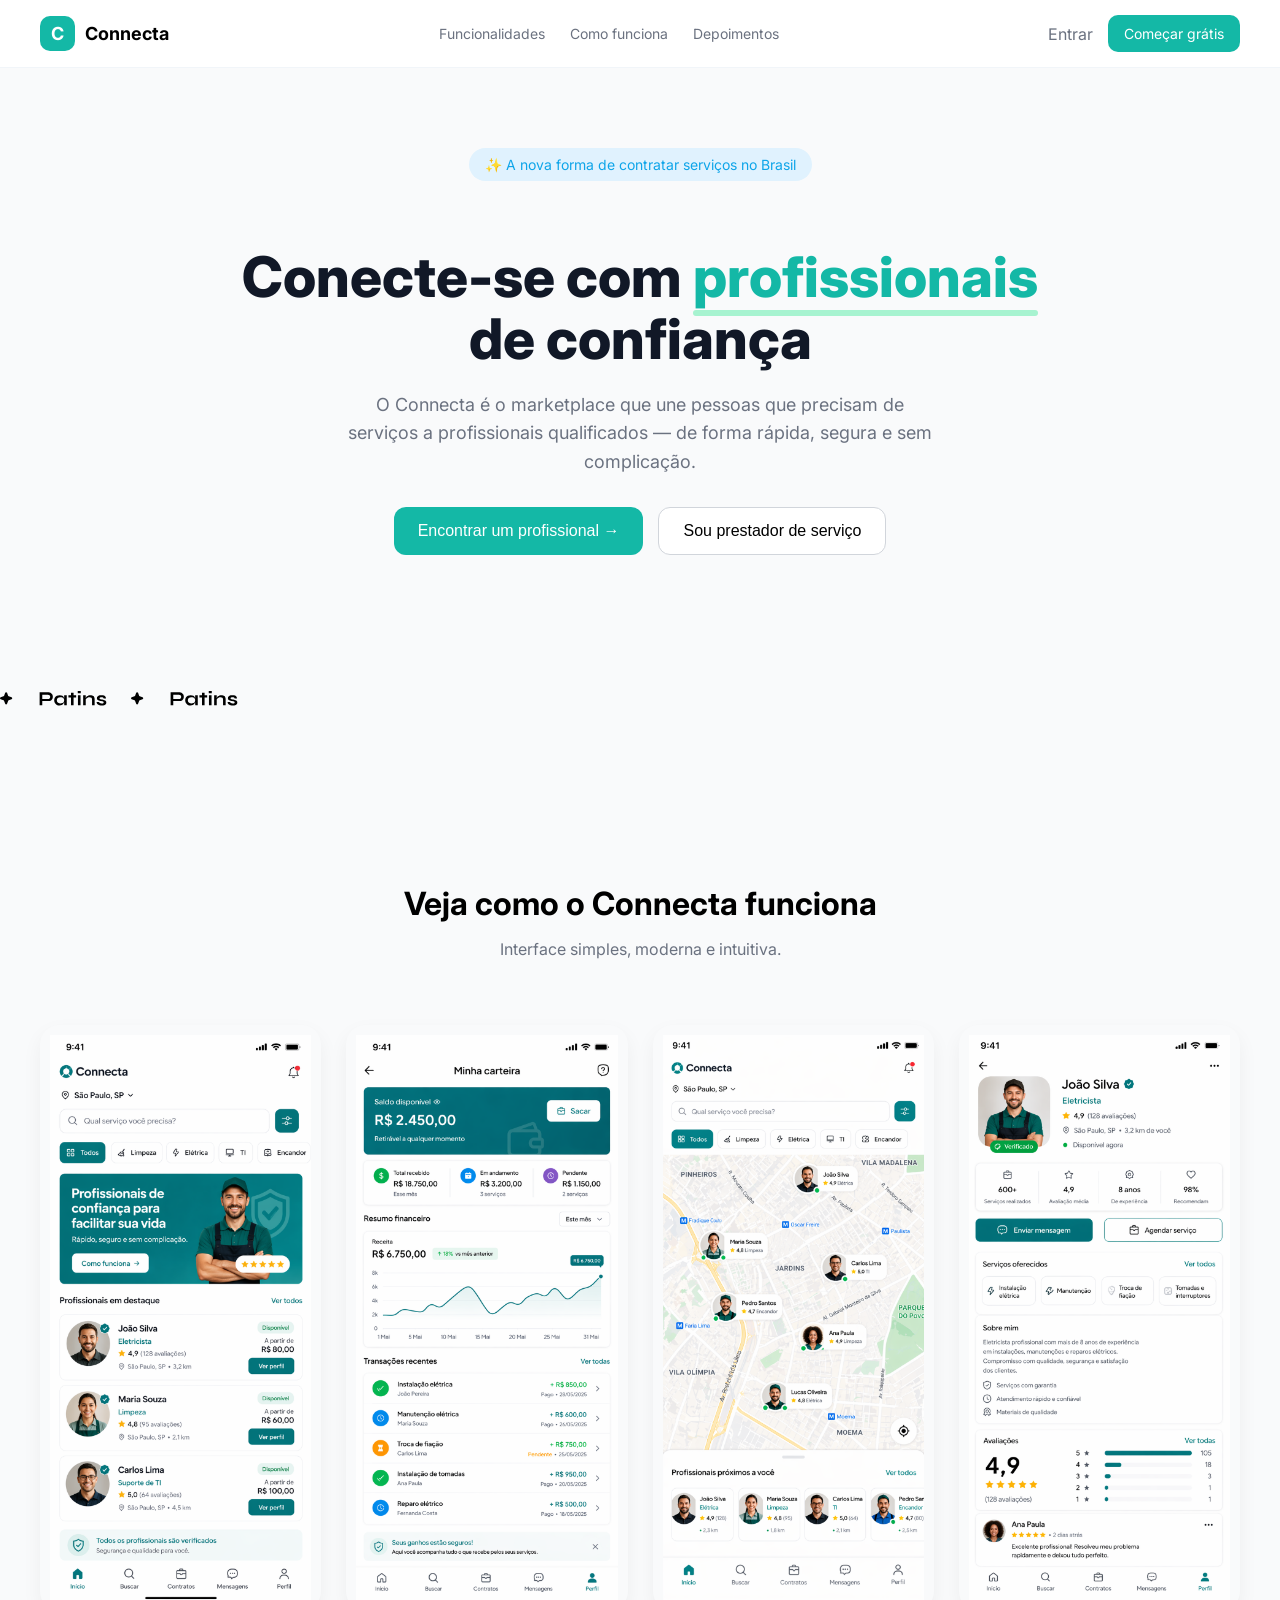
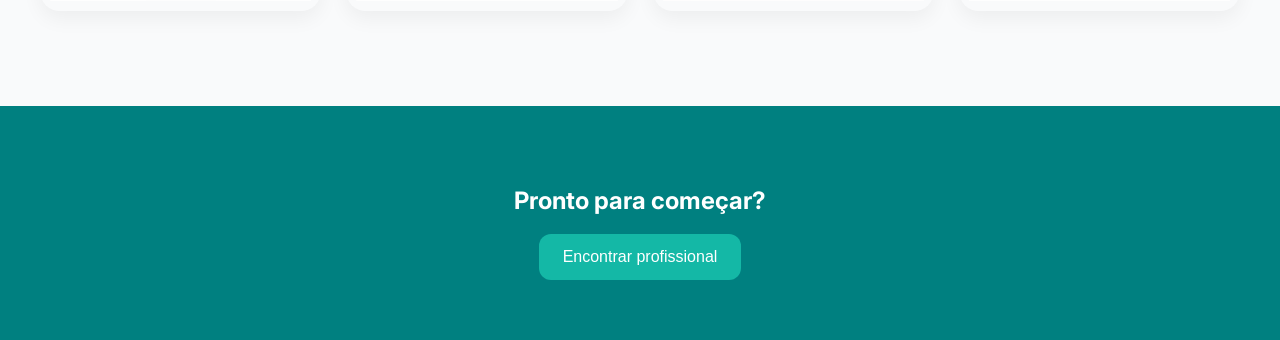
==== index.html @ 9fdb8ecf "First Commit" ====
<!DOCTYPE html>
<html lang="pt-BR">

<head>
  <meta charset="UTF-8">
  <meta name="viewport" content="width=device-width, initial-scale=1.0">
  <title>Connecta</title>
  <link rel="stylesheet" href="index.css">
  <link rel="preconnect" href="https://fonts.googleapis.com">
  <link rel="preconnect" href="https://fonts.gstatic.com" crossorigin>
  <link
    href="https://fonts.googleapis.com/css2?family=Inter:ital,opsz,wght@0,14..32,100..900;1,14..32,100..900&display=swap"
    rel="stylesheet">
  <link href="https://unpkg.com/aos@2.3.4/dist/aos.css" rel="stylesheet">
</head>

<body>

  <header class="header">
    <div class="container">

      <!-- LOGO -->
      <div class="logo">
        <div class="logo-icon">C</div>
        <span>Connecta</span>
      </div>

      <!-- MENU -->
      <nav class="nav">
        <a href="#">Funcionalidades</a>
        <a href="#">Como funciona</a>
        <a href="#">Depoimentos</a>
      </nav>

      <!-- AÇÕES -->
      <div class="actions">
        <a href="#" class="login">Entrar</a>
        <a href="#" class="btn">Começar grátis</a>
      </div>

    </div>
  </header>

  <section class="hero">
    <div class="badge">✨ A nova forma de contratar serviços no Brasil</div>

    <h1>
      Conecte-se com
      <span class="highlight">profissionais</span><br>
      de confiança
    </h1>

    <p>
      O Connecta é o marketplace que une pessoas que precisam de serviços a profissionais qualificados — de forma
      rápida, segura e sem complicação.
    </p>

    <div class="buttons">
      <button class="primary">Encontrar um profissional →</button>
      <button class="secondary">Sou prestador de serviço</button>
    </div>
  </section>

  <!-- STATS 
<section class="stats">
  <div>12.000+<span>Prestadores</span></div>
  <div>98%<span>Satisfação</span></div>
  <div>4 min<span>Resposta</span></div>
  <div>150+<span>Categorias</span></div>
</section> -->

  <section class="banner">
    <div class="scroller bg-gradient-animate">
      <div class="rolling">
        <img src="assets/teste.svg" alt="">
        <img src="assets/teste.svg" alt="">
      </div>
    </div>
  </section>

  <section class="showcase">
    <div class="container">

      <div class="text">
        <h2>Veja como o Connecta funciona</h2>
        <p class="subtitle">
          Interface simples, moderna e intuitiva.
        </p>
      </div>

      <div class="showcase-grid" data-aos="fade-up">
        <div class="mockup"><img src="assets/TelaInicial.png"></div>
        <div class="mockup"><img src="assets/Carteira.png"></div>
        <div class="mockup"><img src="assets/Map.png"></div>
        <div class="mockup"><img src="assets/Profile.png"></div>
      </div>

    </div>
  </section>

  <!---
  <section class="cards">
    <h2>Profissionais</h2>

    <div class="card-grid">

      <div class="card">
        <h3>João Silva</h3>
        <p class="service">Eletricista</p>
        <div class="rating">⭐ 4.9</div>
        <button>Contratar</button>
      </div>

      <div class="card">
        <h3>Maria Souza</h3>
        <p class="service">Limpeza</p>
        <div class="rating">⭐ 4.8</div>
        <button>Contratar</button>
      </div>

      <div class="card">
        <h3>Carlos Lima</h3>
        <p class="service">Suporte TI</p>
        <div class="rating">⭐ 5.0</div>
        <button>Contratar</button>
      </div>

    </div>
  </section>
-->
  <!-- CTA -->
  <section class="cta">
    <h2>Pronto para começar?</h2>
    <button class="primary">Encontrar profissional</button>
  </section>

  <script src="https://unpkg.com/aos@2.3.4/dist/aos.js"></script>

  <script>
    AOS.init({
      duration: 800,
      once: true
    });
  </script>
</body>

</html>
---- index.css ----
@import url(Css/global.css);
@import url(Css/banner.css);
@import url(Css/buttons.css);
@import url(Css/cards.css);
@import url(Css/category.css);
@import url(Css/cta.css);
@import url(Css/header.css);
@import url(Css/hero.css);
@import url(Css/stats.css);
@import url(Css/steps.css);
@import url(Css/showcase.css);
@import url();
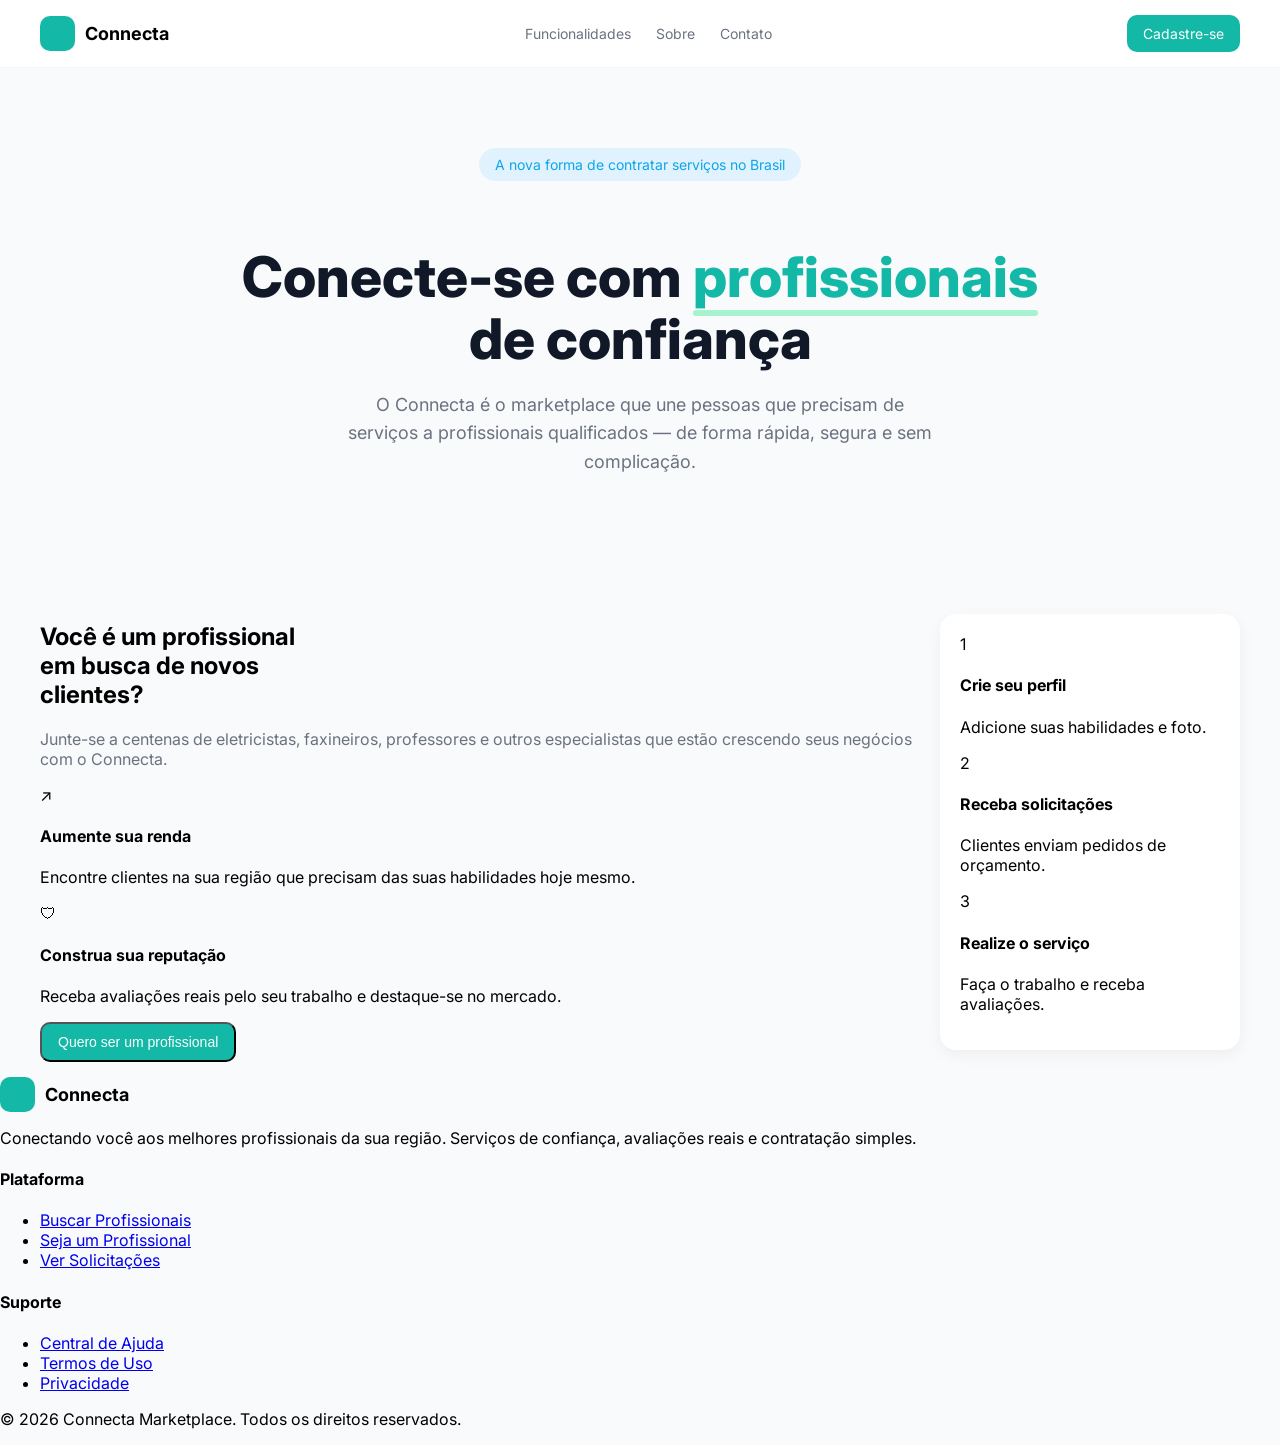
==== commit e4031f29: "teste" ====
--- a/index.html
+++ b/index.html
@@ -21,28 +21,29 @@
 
       <!-- LOGO -->
       <div class="logo">
-        <div class="logo-icon">C</div>
+        <div class="logo-icon">
+          <img src="assets/Logo.png" alt="">
+        </div>
         <span>Connecta</span>
       </div>
 
       <!-- MENU -->
       <nav class="nav">
-        <a href="#">Funcionalidades</a>
-        <a href="#">Como funciona</a>
-        <a href="#">Depoimentos</a>
+        <a href="../Funcionalidades/index.html">Funcionalidades</a>
+        <a href="#">Sobre</a>
+        <a href="#">Contato</a>
       </nav>
 
       <!-- AÇÕES -->
       <div class="actions">
-        <a href="#" class="login">Entrar</a>
-        <a href="#" class="btn">Começar grátis</a>
+        <a href="../PageForms/index.html" class="btn">Cadastre-se</a>
       </div>
 
     </div>
   </header>
 
-  <section class="hero">
-    <div class="badge">✨ A nova forma de contratar serviços no Brasil</div>
+  <section class="hero" data-aos="fade-up">
+    <div class="badge">A nova forma de contratar serviços no Brasil</div>
 
     <h1>
       Conecte-se com
@@ -55,84 +56,119 @@
       rápida, segura e sem complicação.
     </p>
 
-    <div class="buttons">
-      <button class="primary">Encontrar um profissional →</button>
-      <button class="secondary">Sou prestador de serviço</button>
-    </div>
   </section>
 
-  <!-- STATS 
-<section class="stats">
-  <div>12.000+<span>Prestadores</span></div>
-  <div>98%<span>Satisfação</span></div>
-  <div>4 min<span>Resposta</span></div>
-  <div>150+<span>Categorias</span></div>
-</section> -->
-
-  <section class="banner">
-    <div class="scroller bg-gradient-animate">
-      <div class="rolling">
-        <img src="assets/teste.svg" alt="">
-        <img src="assets/teste.svg" alt="">
-      </div>
-    </div>
-  </section>
-
-  <section class="showcase">
+  <section class="pro-section" data-aos="fade-up">
     <div class="container">
 
-      <div class="text">
-        <h2>Veja como o Connecta funciona</h2>
+      <!-- ESQUERDA -->
+      <div class="left">
+        <h1>Você é um profissional<br>em busca de novos<br>clientes?</h1>
+
         <p class="subtitle">
-          Interface simples, moderna e intuitiva.
+          Junte-se a centenas de eletricistas, faxineiros,
+          professores e outros especialistas que estão
+          crescendo seus negócios com o Connecta.
         </p>
+
+        <div class="benefit">
+          <div class="icon green">↗</div>
+          <div>
+            <h4>Aumente sua renda</h4>
+            <p>Encontre clientes na sua região que precisam das suas habilidades hoje mesmo.</p>
+          </div>
+        </div>
+
+        <div class="benefit">
+          <div class="icon green">🛡</div>
+          <div>
+            <h4>Construa sua reputação</h4>
+            <p>Receba avaliações reais pelo seu trabalho e destaque-se no mercado.</p>
+          </div>
+        </div>
+
+        <button class="btn">Quero ser um profissional</button>
       </div>
 
-      <div class="showcase-grid" data-aos="fade-up">
-        <div class="mockup"><img src="assets/TelaInicial.png"></div>
-        <div class="mockup"><img src="assets/Carteira.png"></div>
-        <div class="mockup"><img src="assets/Map.png"></div>
-        <div class="mockup"><img src="assets/Profile.png"></div>
+      <!-- DIREITA -->
+      <div class="right">
+        <div class="card">
+
+          <div class="step">
+            <div class="number yellow">1</div>
+            <div>
+              <h4>Crie seu perfil</h4>
+              <p>Adicione suas habilidades e foto.</p>
+            </div>
+          </div>
+
+          <div class="step">
+            <div class="number green">2</div>
+            <div>
+              <h4>Receba solicitações</h4>
+              <p>Clientes enviam pedidos de orçamento.</p>
+            </div>
+          </div>
+
+          <div class="step">
+            <div class="number orange">3</div>
+            <div>
+              <h4>Realize o serviço</h4>
+              <p>Faça o trabalho e receba avaliações.</p>
+            </div>
+          </div>
+
+        </div>
       </div>
 
     </div>
   </section>
 
-  <!---
-  <section class="cards">
-    <h2>Profissionais</h2>
+  <footer class="footer" >
+    <div class="footer-container">
 
-    <div class="card-grid">
-
-      <div class="card">
-        <h3>João Silva</h3>
-        <p class="service">Eletricista</p>
-        <div class="rating">⭐ 4.9</div>
-        <button>Contratar</button>
+      <!-- ESQUERDA -->
+      <div class="footer-left">
+        <div class="logo">
+        <div class="logo-icon">
+          <img src="assets/Logo.png" alt="">
+        </div>
+        <span>Connecta</span>
       </div>
 
-      <div class="card">
-        <h3>Maria Souza</h3>
-        <p class="service">Limpeza</p>
-        <div class="rating">⭐ 4.8</div>
-        <button>Contratar</button>
+        <p>
+          Conectando você aos melhores profissionais da sua região.
+          Serviços de confiança, avaliações reais e contratação simples.
+        </p>
       </div>
 
-      <div class="card">
-        <h3>Carlos Lima</h3>
-        <p class="service">Suporte TI</p>
-        <div class="rating">⭐ 5.0</div>
-        <button>Contratar</button>
+      <!-- COLUNA 1 -->
+      <div class="footer-col">
+        <h4>Plataforma</h4>
+        <ul>
+          <li><a href="#">Buscar Profissionais</a></li>
+          <li><a href="#">Seja um Profissional</a></li>
+          <li><a href="#">Ver Solicitações</a></li>
+        </ul>
+      </div>
+
+      <!-- COLUNA 2 -->
+      <div class="footer-col">
+        <h4>Suporte</h4>
+        <ul>
+          <li><a href="#">Central de Ajuda</a></li>
+          <li><a href="#">Termos de Uso</a></li>
+          <li><a href="#">Privacidade</a></li>
+        </ul>
       </div>
 
     </div>
-  </section>
--->
-  <!-- CTA -->
-  <section class="cta">
-    <h2>Pronto para começar?</h2>
-    <button class="primary">Encontrar profissional</button>
-  </section>
+
+    <!-- LINHA FINAL -->
+    <div class="footer-bottom">
+      <p>© 2026 Connecta Marketplace. Todos os direitos reservados.</p>
+    </div>
+  </footer>
 
   <script src="https://unpkg.com/aos@2.3.4/dist/aos.js"></script>
 
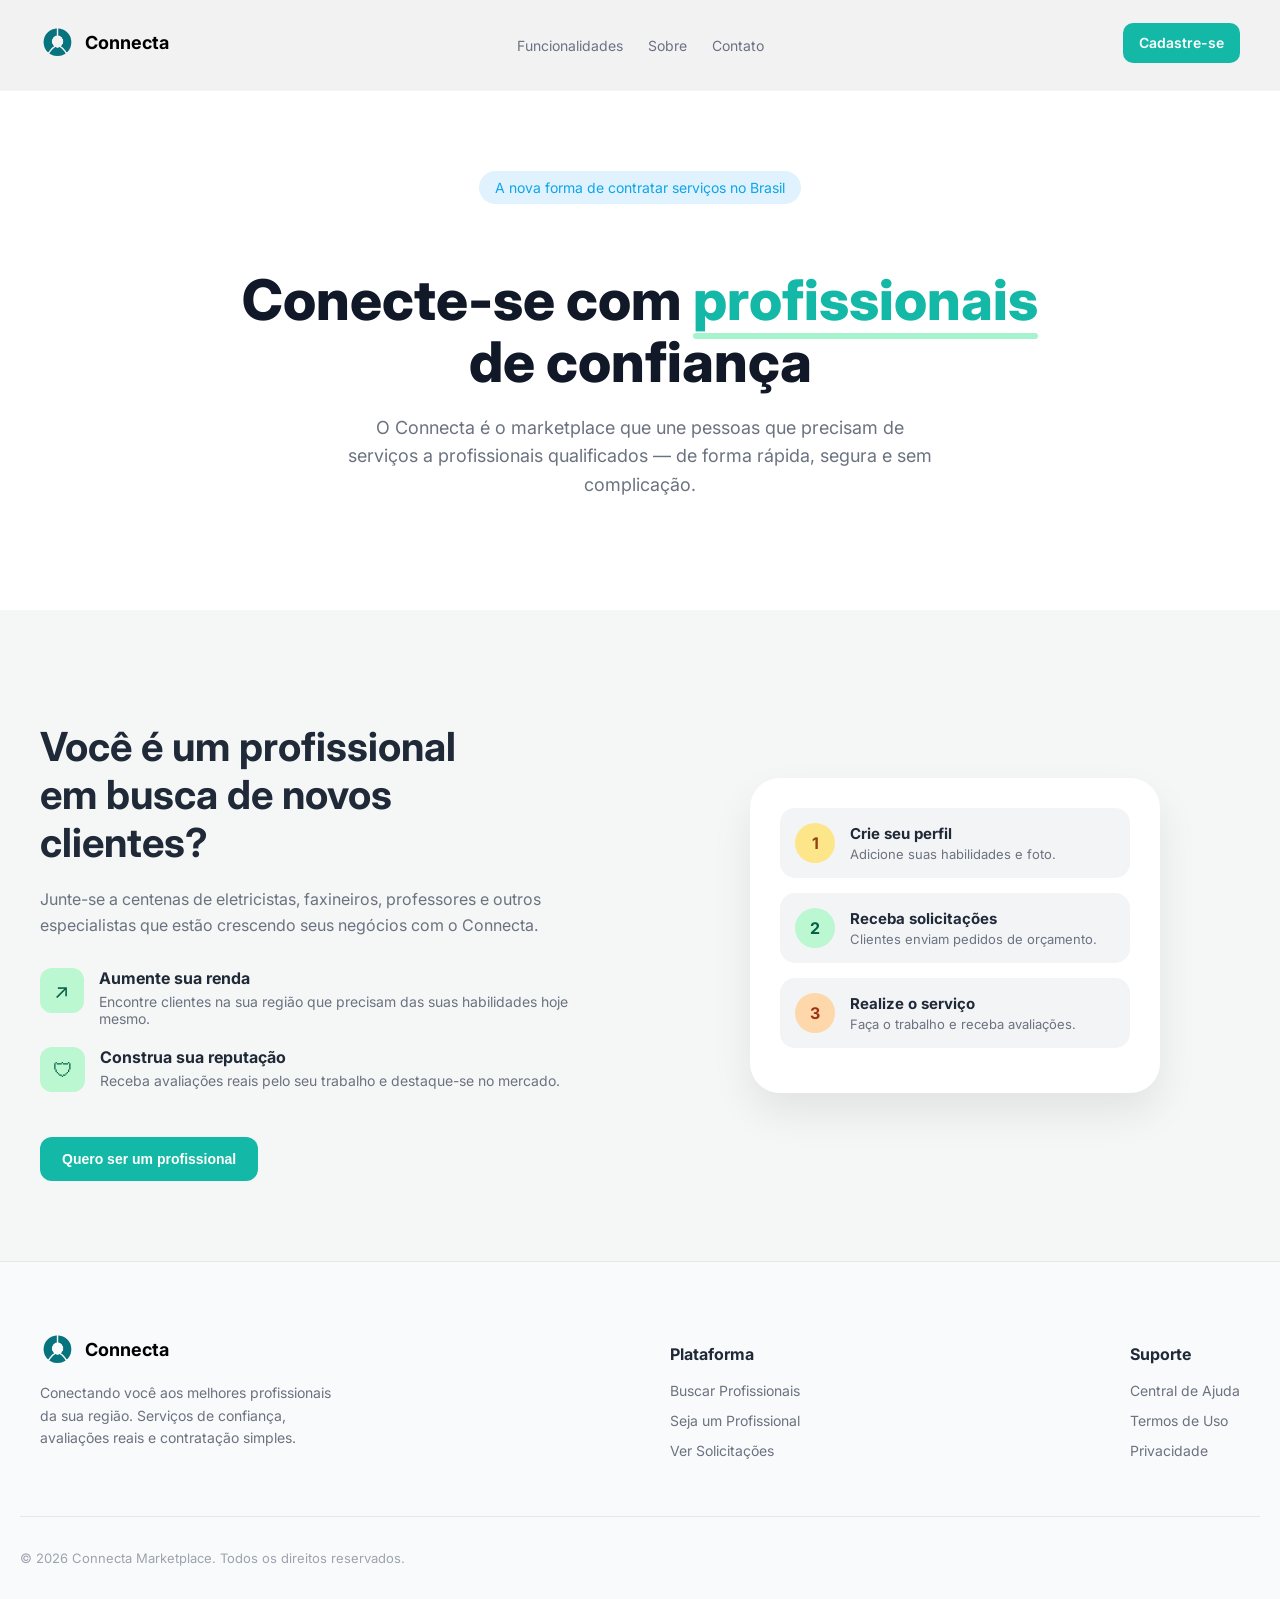
==== commit b3716e5f: "Teste WebSite" ====
--- a/index.html
+++ b/index.html
@@ -5,7 +5,7 @@
   <meta charset="UTF-8">
   <meta name="viewport" content="width=device-width, initial-scale=1.0">
   <title>Connecta</title>
-  <link rel="stylesheet" href="index.css">
+  <link rel="stylesheet" href="PaginaInicial/index.css">
   <link rel="preconnect" href="https://fonts.googleapis.com">
   <link rel="preconnect" href="https://fonts.gstatic.com" crossorigin>
   <link
@@ -22,7 +22,7 @@
       <!-- LOGO -->
       <div class="logo">
         <div class="logo-icon">
-          <img src="assets/Logo.png" alt="">
+          <img src="PaginaInicial/assets/Logo.png" alt="">
         </div>
         <span>Connecta</span>
       </div>
@@ -131,7 +131,7 @@
       <div class="footer-left">
         <div class="logo">
         <div class="logo-icon">
-          <img src="assets/Logo.png" alt="">
+          <img src="PaginaInicial/assets/Logo.png" alt="">
         </div>
         <span>Connecta</span>
       </div>
--- a/PaginaInicial/index.css
+++ b/PaginaInicial/index.css
@@ -0,0 +1,6 @@
+@import url(Css/global.css);
+@import url(Css/header.css);
+@import url(Css/hero.css);
+@import url(Css/prosection.css);
+@import url(Css/buttons.css);
+@import url(Css/footer.css);
